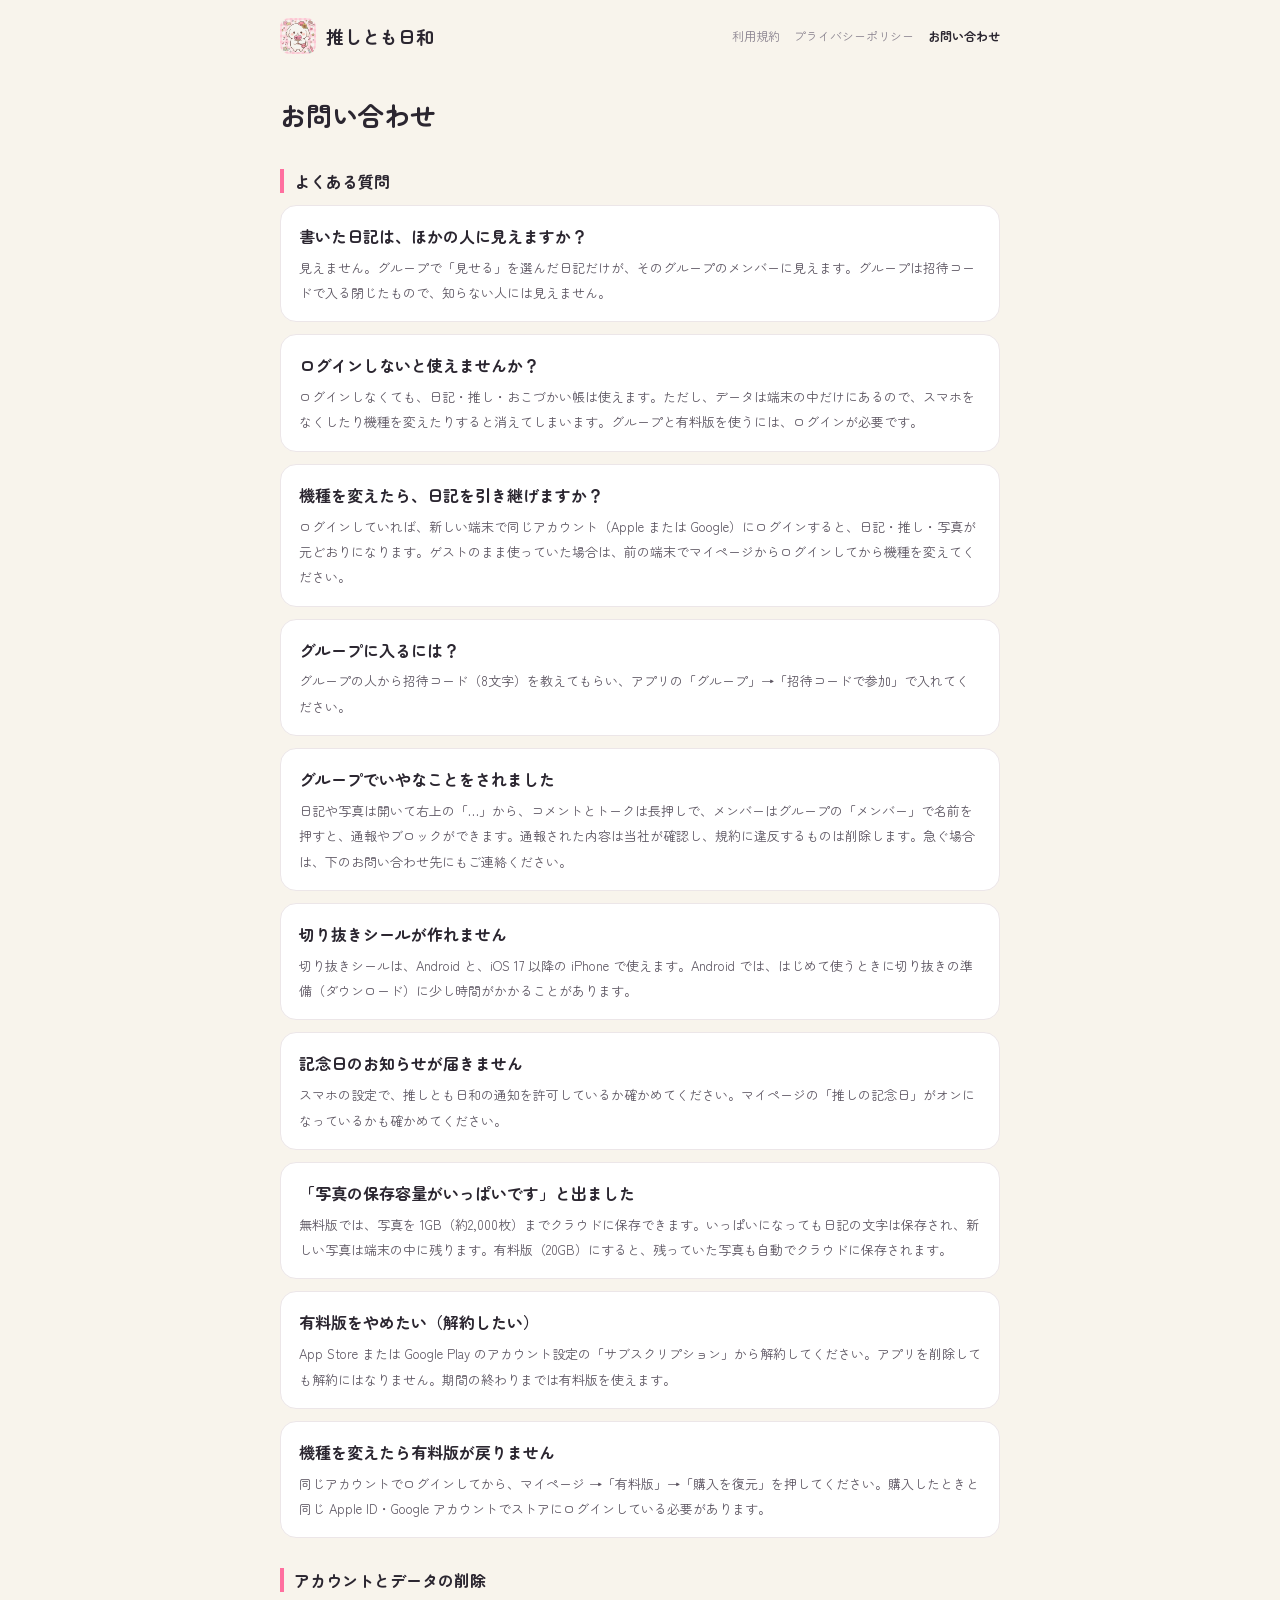
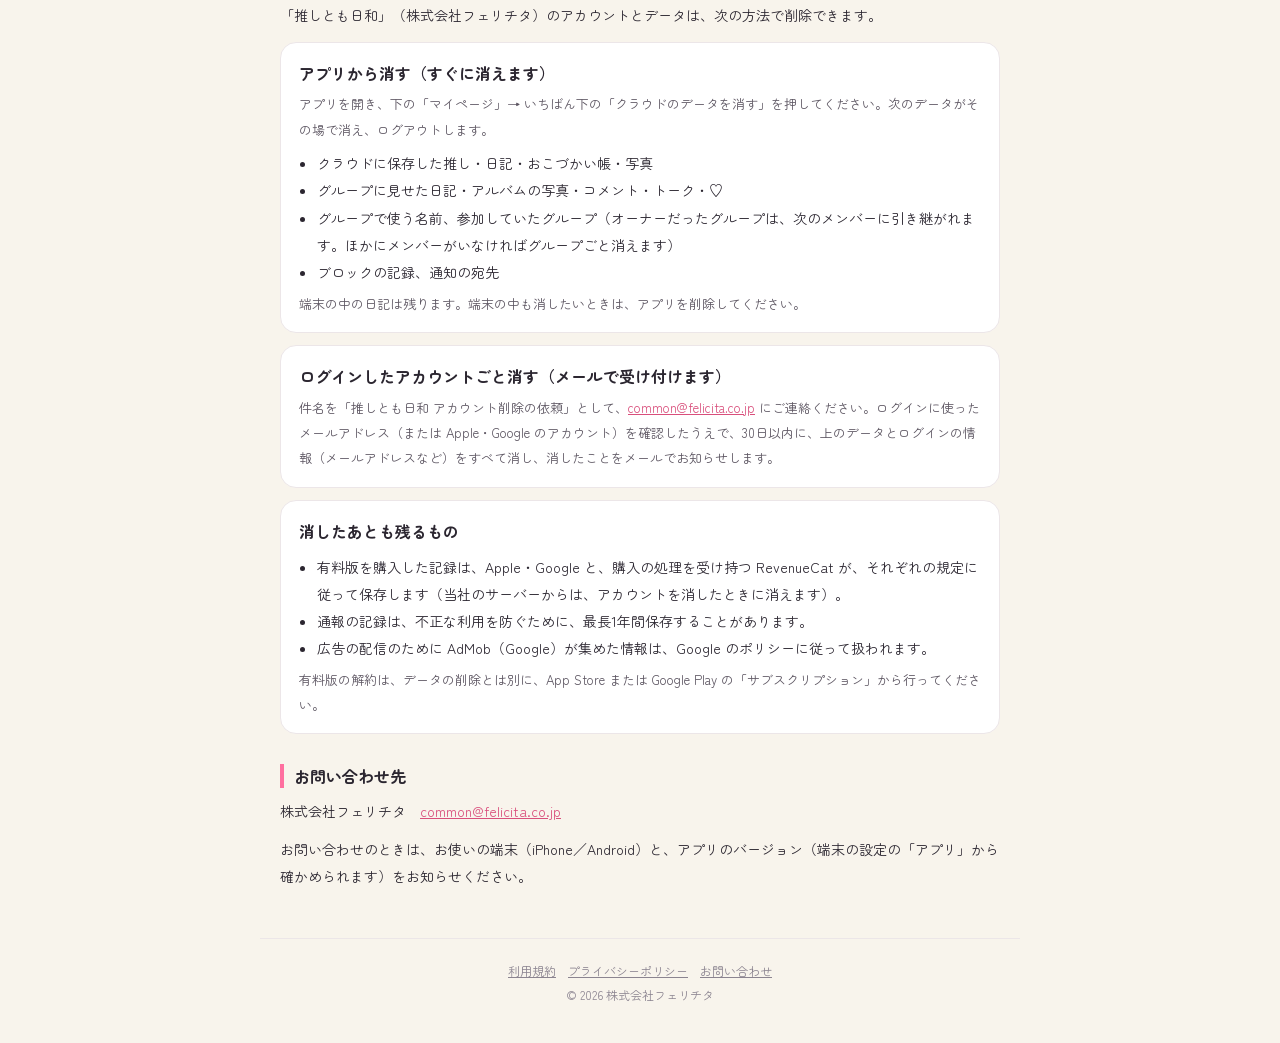
==== support.html @ ae2e4cf2 "推しとも日和の公開ページ（紹介・利用規約・プライバシーポリシー・お問い合わせ） Co-Authored-By: Claude Opus 5.5 <noreply@anthropic.com>" ====
<!doctype html>
<html lang="ja">
<head>
<meta charset="utf-8">
<meta name="viewport" content="width=device-width, initial-scale=1">
<title>お問い合わせ｜推しとも日和</title>
<meta name="description" content="推し活日記アプリ「推しとも日和」のよくある質問とお問い合わせ先、アカウントとデータの削除の方法です。">
<link rel="canonical" href="https://shuto20.github.io/oshitomo/support.html">
<link rel="icon" href="favicon.png">
<link rel="preconnect" href="https://fonts.googleapis.com">
<link rel="preconnect" href="https://fonts.gstatic.com" crossorigin>
<link href="https://fonts.googleapis.com/css2?family=Zen+Maru+Gothic:wght@500;700&display=swap" rel="stylesheet">
<link rel="stylesheet" href="style.css">
</head>
<body>
<div class="top"><a class="brand" href="./"><img src="icon.png" alt="">推しとも日和</a>
<nav><a href="terms.html">利用規約</a><a href="privacy.html">プライバシーポリシー</a><a href="support.html" aria-current="page">お問い合わせ</a></nav></div>
<main class="doc">

<h1>お問い合わせ</h1>

<h2>よくある質問</h2>
<div class="card"><b>書いた日記は、ほかの人に見えますか？</b><p>見えません。グループで「見せる」を選んだ日記だけが、そのグループのメンバーに見えます。グループは招待コードで入る閉じたもので、知らない人には見えません。</p></div>
<div class="card"><b>ログインしないと使えませんか？</b><p>ログインしなくても、日記・推し・おこづかい帳は使えます。ただし、データは端末の中だけにあるので、スマホをなくしたり機種を変えたりすると消えてしまいます。グループと有料版を使うには、ログインが必要です。</p></div>
<div class="card"><b>機種を変えたら、日記を引き継げますか？</b><p>ログインしていれば、新しい端末で同じアカウント（Apple または Google）にログインすると、日記・推し・写真が元どおりになります。ゲストのまま使っていた場合は、前の端末でマイページからログインしてから機種を変えてください。</p></div>
<div class="card"><b>グループに入るには？</b><p>グループの人から招待コード（8文字）を教えてもらい、アプリの「グループ」→「招待コードで参加」で入れてください。</p></div>
<div class="card"><b>グループでいやなことをされました</b><p>日記や写真は開いて右上の「…」から、コメントとトークは長押しで、メンバーはグループの「メンバー」で名前を押すと、通報やブロックができます。通報された内容は当社が確認し、規約に違反するものは削除します。急ぐ場合は、下のお問い合わせ先にもご連絡ください。</p></div>
<div class="card"><b>切り抜きシールが作れません</b><p>切り抜きシールは、Android と、iOS 17 以降の iPhone で使えます。Android では、はじめて使うときに切り抜きの準備（ダウンロード）に少し時間がかかることがあります。</p></div>
<div class="card"><b>記念日のお知らせが届きません</b><p>スマホの設定で、推しとも日和の通知を許可しているか確かめてください。マイページの「推しの記念日」がオンになっているかも確かめてください。</p></div>
<div class="card"><b>「写真の保存容量がいっぱいです」と出ました</b><p>無料版では、写真を 1GB（約2,000枚）までクラウドに保存できます。いっぱいになっても日記の文字は保存され、新しい写真は端末の中に残ります。有料版（20GB）にすると、残っていた写真も自動でクラウドに保存されます。</p></div>
<div class="card"><b>有料版をやめたい（解約したい）</b><p>App Store または Google Play のアカウント設定の「サブスクリプション」から解約してください。アプリを削除しても解約にはなりません。期間の終わりまでは有料版を使えます。</p></div>
<div class="card"><b>機種を変えたら有料版が戻りません</b><p>同じアカウントでログインしてから、マイページ →「有料版」→「購入を復元」を押してください。購入したときと同じ Apple ID・Google アカウントでストアにログインしている必要があります。</p></div>

<h2 id="delete">アカウントとデータの削除</h2>
<p>「推しとも日和」（株式会社フェリチタ）のアカウントとデータは、次の方法で削除できます。</p>
<div class="card"><b>アプリから消す（すぐに消えます）</b><p>アプリを開き、下の「マイページ」→ いちばん下の「クラウドのデータを消す」を押してください。次のデータがその場で消え、ログアウトします。</p>
<ul>
<li>クラウドに保存した推し・日記・おこづかい帳・写真</li>
<li>グループに見せた日記・アルバムの写真・コメント・トーク・♡</li>
<li>グループで使う名前、参加していたグループ（オーナーだったグループは、次のメンバーに引き継がれます。ほかにメンバーがいなければグループごと消えます）</li>
<li>ブロックの記録、通知の宛先</li>
</ul>
<p>端末の中の日記は残ります。端末の中も消したいときは、アプリを削除してください。</p></div>
<div class="card"><b>ログインしたアカウントごと消す（メールで受け付けます）</b><p>件名を「推しとも日和 アカウント削除の依頼」として、<a href="mailto:common@felicita.co.jp">common@felicita.co.jp</a> にご連絡ください。ログインに使ったメールアドレス（または Apple・Google のアカウント）を確認したうえで、30日以内に、上のデータとログインの情報（メールアドレスなど）をすべて消し、消したことをメールでお知らせします。</p></div>
<div class="card"><b>消したあとも残るもの</b><ul>
<li>有料版を購入した記録は、Apple・Google と、購入の処理を受け持つ RevenueCat が、それぞれの規定に従って保存します（当社のサーバーからは、アカウントを消したときに消えます）。</li>
<li>通報の記録は、不正な利用を防ぐために、最長1年間保存することがあります。</li>
<li>広告の配信のために AdMob（Google）が集めた情報は、Google のポリシーに従って扱われます。</li>
</ul>
<p>有料版の解約は、データの削除とは別に、App Store または Google Play の「サブスクリプション」から行ってください。</p></div>

<h2>お問い合わせ先</h2>
<p>株式会社フェリチタ　<a href="mailto:common@felicita.co.jp">common@felicita.co.jp</a></p>
<p>お問い合わせのときは、お使いの端末（iPhone／Android）と、アプリのバージョン（端末の設定の「アプリ」から確かめられます）をお知らせください。</p>
</main>
<footer><a href="terms.html">利用規約</a><a href="privacy.html">プライバシーポリシー</a><a href="support.html">お問い合わせ</a><br>© 2026 株式会社フェリチタ</footer>
</body>
</html>
---- style.css ----
/* 推しとも日和 公開ページ（アプリと同じ生成り色とピンク） */
:root {
  --bg: #f8f4ec;
  --card: #ffffff;
  --ink: #2b2630;
  --sub: #8b8490;
  --line: #ece6e8;
  --accent: #ff6f9f;
  --accent-deep: #d94f7c;
  --soft: #fff1f5;
}
* { box-sizing: border-box; margin: 0; padding: 0; }
html { -webkit-text-size-adjust: 100%; }
body {
  background: var(--bg);
  color: var(--ink);
  font-family: 'Zen Maru Gothic', 'Hiragino Maru Gothic ProN', 'Hiragino Sans', 'Yu Gothic', sans-serif;
  line-height: 1.8;
}
a { color: var(--accent-deep); }
img { max-width: 100%; height: auto; }

/* ヘッダー */
.top { max-width: 760px; margin: 0 auto; padding: 18px 20px; display: flex; align-items: center; gap: 12px; flex-wrap: wrap; }
.brand { display: flex; align-items: center; gap: 10px; color: var(--ink); text-decoration: none; font-weight: 700; font-size: 18px; }
.brand img { width: 36px; height: 36px; border-radius: 9px; }
.top nav { margin-left: auto; display: flex; gap: 14px; flex-wrap: wrap; font-size: 12px; }
.top nav a { color: var(--sub); text-decoration: none; }
.top nav a[aria-current] { color: var(--ink); font-weight: 700; }

/* 紹介ページ */
.hero { max-width: 760px; margin: 0 auto; padding: 8px 20px 0; display: grid; grid-template-columns: 1fr 1fr; gap: 24px; align-items: center; }
.hero h1 { font-size: 30px; line-height: 1.5; }
.hero h1 span { color: var(--accent-deep); }
.hero .lead { color: var(--sub); margin-top: 14px; font-size: 15px; }
.hero .art { border-radius: 24px; overflow: hidden; box-shadow: 0 12px 30px -16px rgba(80, 40, 60, 0.4); }
.hero .art img { display: block; }
.badges { margin-top: 20px; padding: 14px 16px; border-radius: 16px; background: var(--card); border: 1px dashed #f3b8cb; font-size: 13px; color: var(--sub); }
.badges b { color: var(--ink); }

.section { max-width: 760px; margin: 0 auto; padding: 40px 20px 0; }
.section h2 { font-size: 20px; text-align: center; }
.section h2::after { content: ''; display: block; width: 36px; height: 3px; border-radius: 2px; background: var(--accent); margin: 10px auto 0; }
.features { display: grid; grid-template-columns: 1fr 1fr; gap: 14px; margin-top: 22px; }
.feature { background: var(--card); border-radius: 18px; padding: 18px; border: 1px solid var(--line); }
.feature .em { font-size: 26px; line-height: 1; }
.feature h3 { font-size: 16px; margin-top: 10px; }
.feature p { font-size: 13px; color: var(--sub); margin-top: 6px; line-height: 1.75; }
.safe { margin-top: 22px; background: var(--soft); border-radius: 18px; padding: 18px 20px; }
.safe li { font-size: 14px; margin-left: 1.2em; line-height: 1.9; }
.plans { display: grid; grid-template-columns: 1fr 1fr; gap: 14px; margin-top: 22px; }
.plan { background: var(--card); border-radius: 18px; padding: 18px; border: 1px solid var(--line); }
.plan.paid { border: 2px solid var(--accent); }
.plan h3 { font-size: 16px; }
.plan .price { font-size: 13px; color: var(--sub); }
.plan ul { margin-top: 8px; }
.plan li { font-size: 13px; margin-left: 1.2em; line-height: 1.9; }

/* 読み物のページ（規約・プライバシー・お問い合わせ） */
.doc { max-width: 760px; margin: 0 auto; padding: 8px 20px 0; }
.doc h1 { font-size: 26px; margin-top: 12px; }
.doc h2 { font-size: 16px; margin-top: 30px; padding-left: 10px; border-left: 4px solid var(--accent); line-height: 1.5; }
.doc p, .doc li { font-size: 14px; line-height: 1.95; }
.doc p { margin-top: 10px; }
.doc ol, .doc ul { padding-left: 1.4em; margin-top: 8px; }
.doc b { color: var(--ink); }
.doc .wide { overflow-x: auto; margin-top: 12px; }
.doc table { border-collapse: collapse; width: 100%; min-width: 540px; background: var(--card); }
.doc th, .doc td { border: 1px solid var(--line); padding: 8px 10px; text-align: left; vertical-align: top; font-size: 13px; line-height: 1.7; }
.doc th { color: var(--sub); font-weight: 700; background: #fcfafa; }
.doc .card { margin-top: 12px; padding: 16px 18px; border-radius: 16px; background: var(--card); border: 1px solid var(--line); }
.doc .card p { margin-top: 4px; font-size: 13px; color: #5d5662; }
.doc .card ul { font-size: 13px; }
.doc .note { color: var(--sub); font-size: 12px; margin-top: 28px; line-height: 1.8; }

footer { max-width: 760px; margin: 48px auto 0; padding: 20px 20px 36px; border-top: 1px solid var(--line); font-size: 12px; color: var(--sub); text-align: center; line-height: 2; }
footer a { color: var(--sub); margin: 0 6px; }

@media (max-width: 640px) {
  .hero { grid-template-columns: 1fr; }
  .hero .art { max-width: 320px; margin: 0 auto; }
  .hero h1 { font-size: 25px; }
  .features, .plans { grid-template-columns: 1fr; }
}
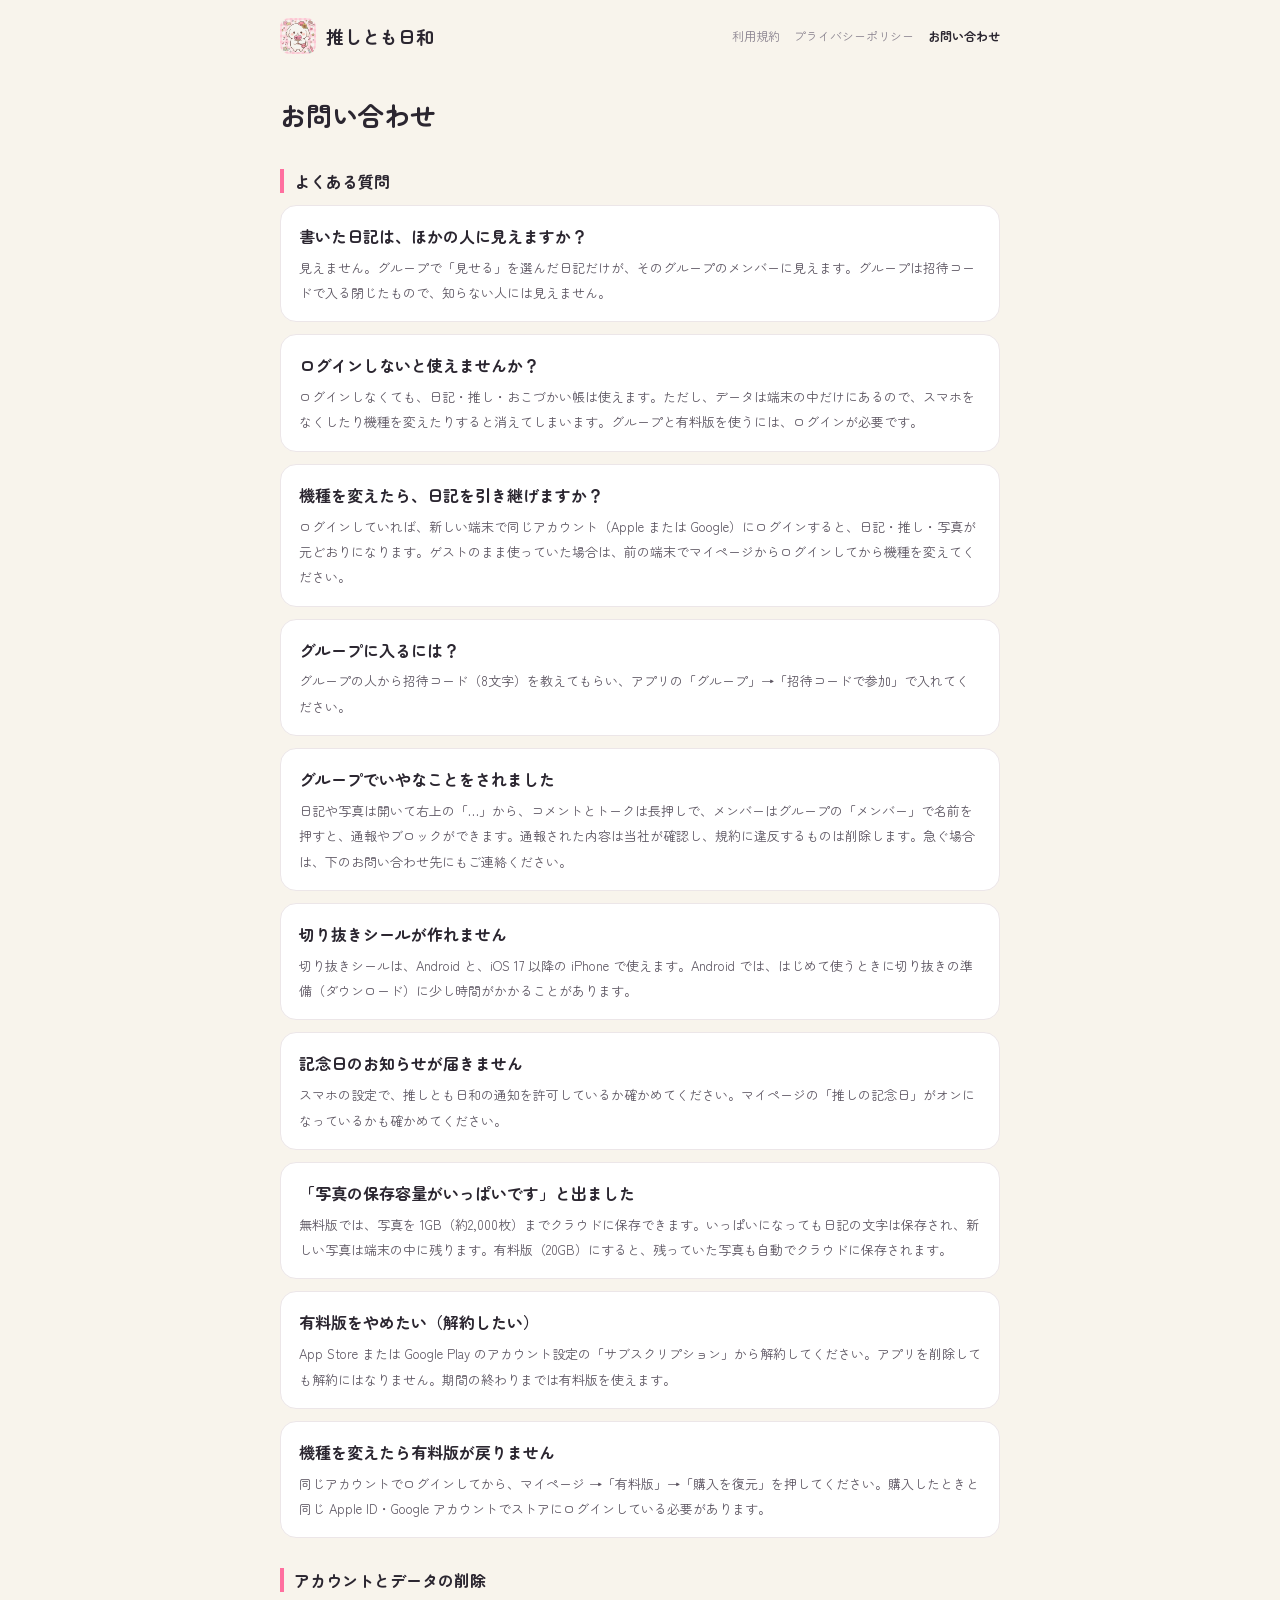
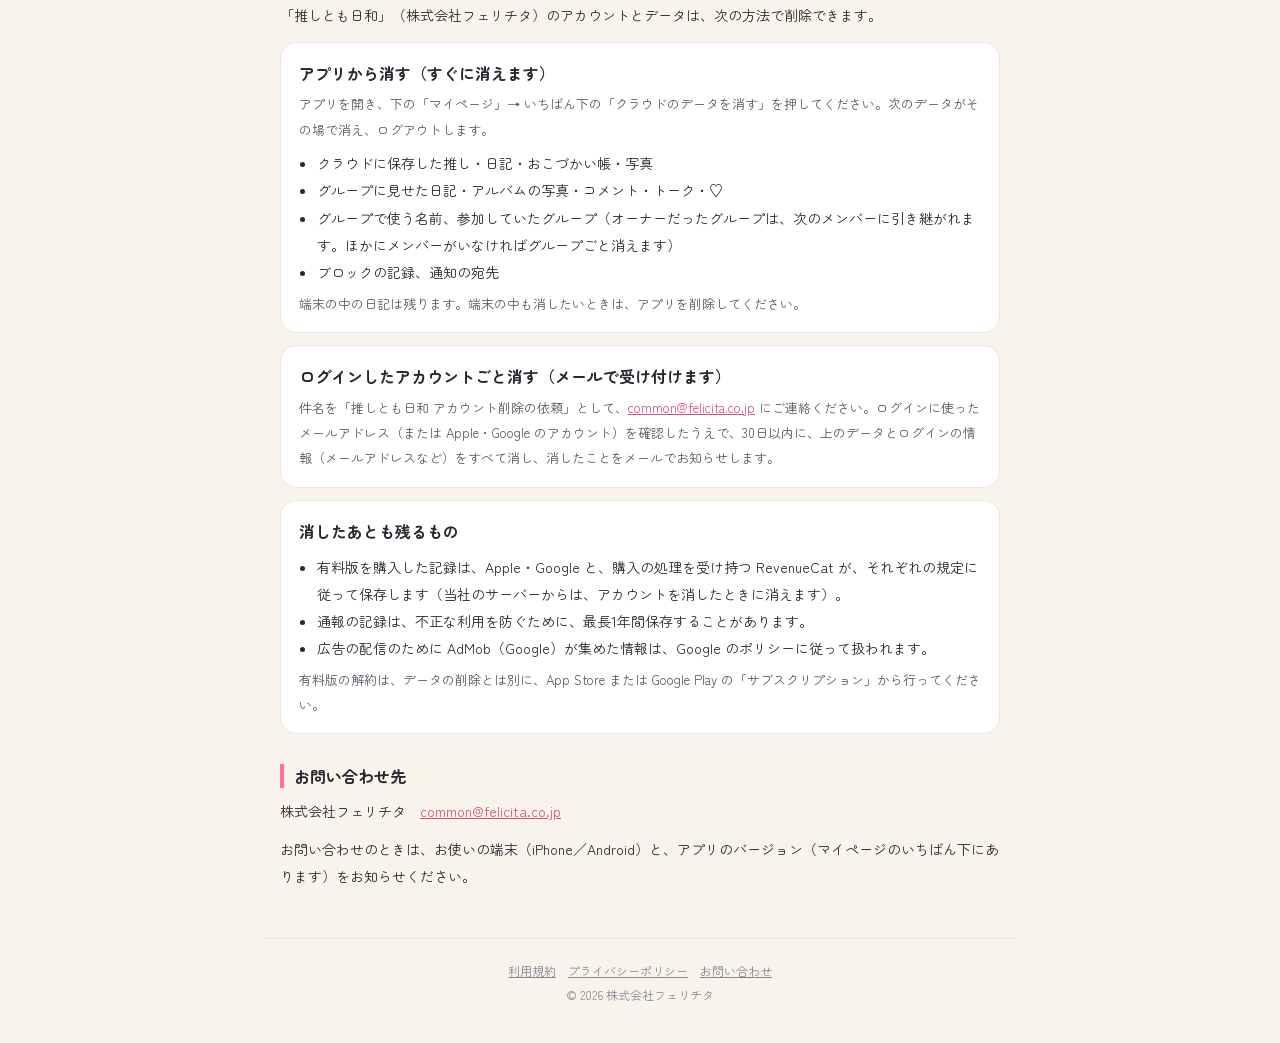
==== commit 3ab184c6: "お問い合わせ：バージョンの場所をマイページに Co-Authored-By: Claude Opus 5.5 <noreply@anthropic.com>" ====
--- a/support.html
+++ b/support.html
@@ -51,7 +51,7 @@
 
 <h2>お問い合わせ先</h2>
 <p>株式会社フェリチタ　<a href="mailto:common@felicita.co.jp">common@felicita.co.jp</a></p>
-<p>お問い合わせのときは、お使いの端末（iPhone／Android）と、アプリのバージョン（端末の設定の「アプリ」から確かめられます）をお知らせください。</p>
+<p>お問い合わせのときは、お使いの端末（iPhone／Android）と、アプリのバージョン（マイページのいちばん下にあります）をお知らせください。</p>
 </main>
 <footer><a href="terms.html">利用規約</a><a href="privacy.html">プライバシーポリシー</a><a href="support.html">お問い合わせ</a><br>© 2026 株式会社フェリチタ</footer>
 </body>
